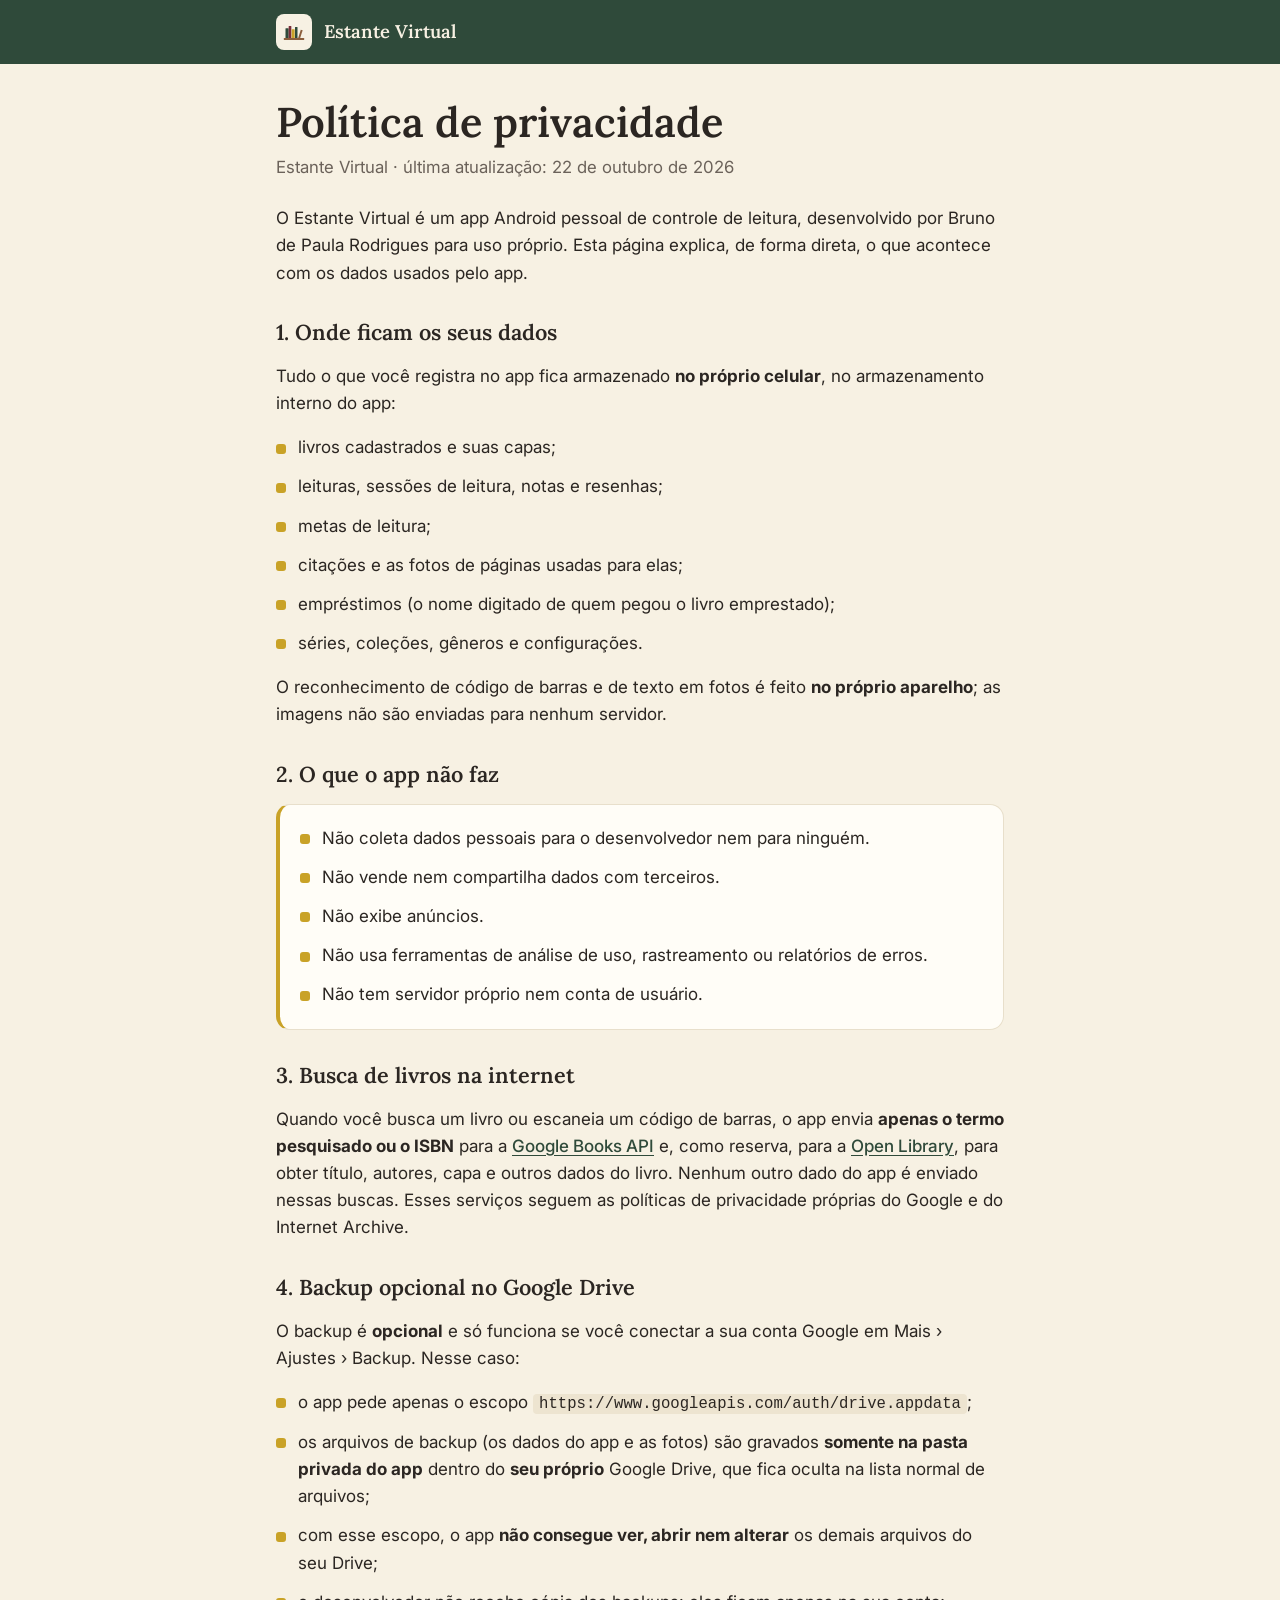
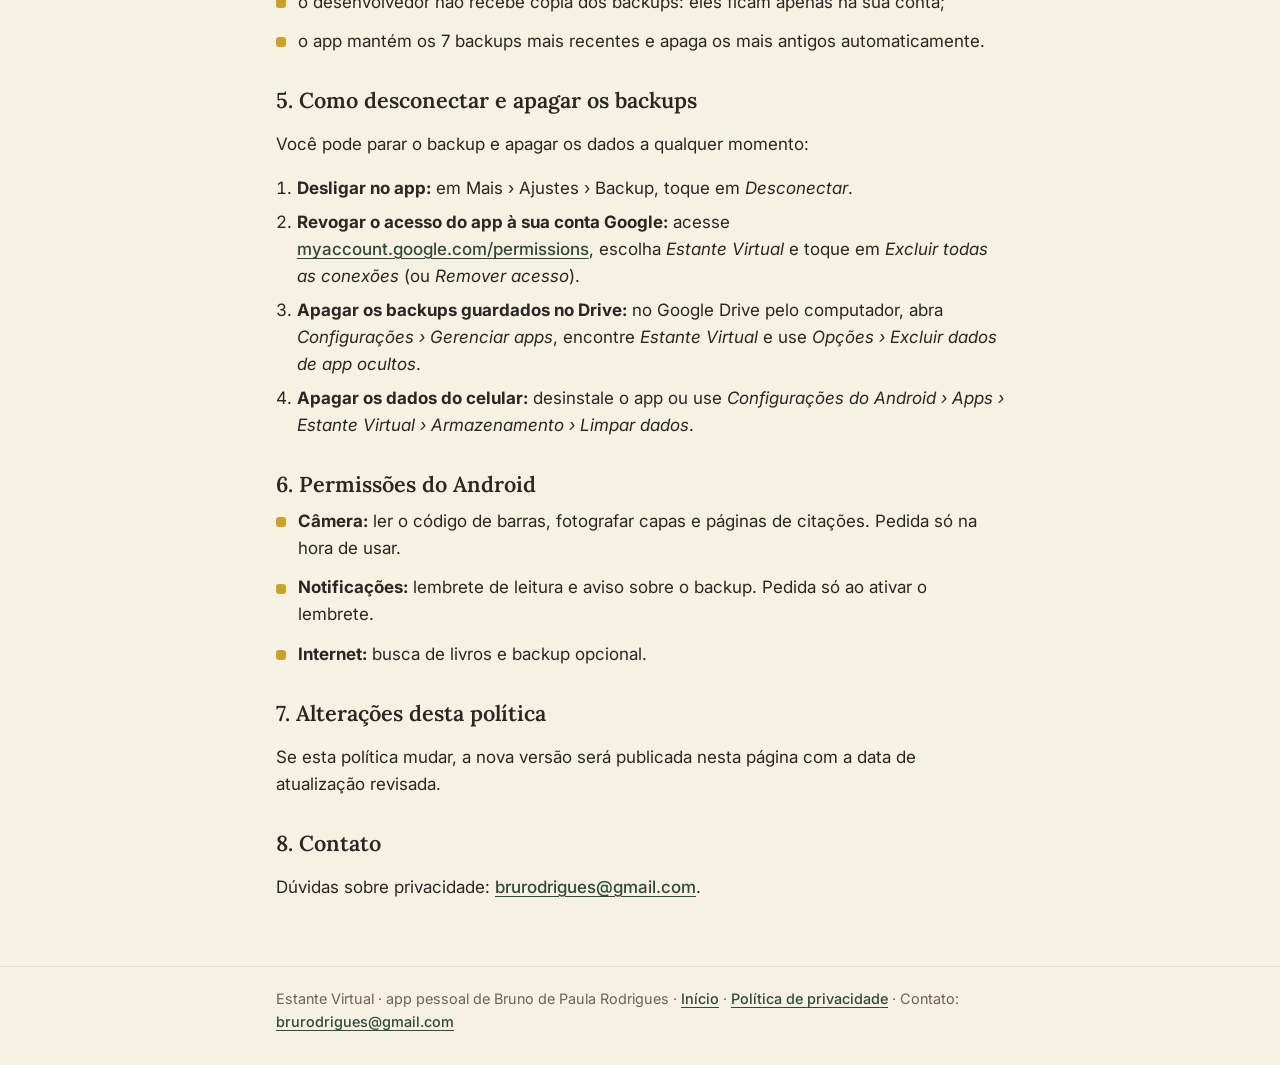
==== privacidade.html @ 25cc96f9 "Site do Estante Virtual: página inicial e política de privacidade Co-Authored-By: Claude Opus 5.5 <n" ====
<!doctype html>
<html lang="pt-BR">
<head>
  <meta charset="utf-8">
  <meta name="viewport" content="width=device-width, initial-scale=1">
  <link rel="icon" href="icone.svg" type="image/svg+xml">
  <link rel="preconnect" href="https://fonts.googleapis.com">
  <link rel="preconnect" href="https://fonts.gstatic.com" crossorigin>
  <link href="https://fonts.googleapis.com/css2?family=Inter:wght@400;500&family=Lora:wght@500;600&display=swap" rel="stylesheet">
  <link rel="stylesheet" href="estilo.css">
  <title>Política de privacidade · Estante Virtual</title>
  <meta name="description" content="Política de privacidade do app Estante Virtual.">
</head>
<body>
<header class="topo"><div class="conteudo"><svg viewBox="0 0 108 108" aria-hidden="true"><rect width="108" height="108" rx="24" fill="#F7F1E3"/><path fill="#2F4A3A" d="M29.5 43h7.5a1 1 0 0 1 1 1v28h-9.5V44a1 1 0 0 1 1-1z"/><path fill="#7A2E3A" d="M39 36h6a1 1 0 0 1 1 1v35h-8V37a1 1 0 0 1 1-1z"/><path fill="#C9A227" d="M48 46h7a1 1 0 0 1 1 1v25h-9V47a1 1 0 0 1 1-1z"/><path fill="#2F4A3A" d="M58 39h5.5a1 1 0 0 1 1 1v32H57V40a1 1 0 0 1 1-1z"/><path fill="#8B5E3C" d="M66.5 72h6L80 48.8 74.3 47z"/><rect fill="#8B5E3C" x="23.5" y="72" width="61" height="6" rx="1.5"/></svg><a href="./">Estante Virtual</a></div></header>
<main class="conteudo">
  <h1>Política de privacidade</h1>
  <p class="subtitulo">Estante Virtual · última atualização: 22 de outubro de 2026</p>

  <p>O Estante Virtual é um app Android pessoal de controle de leitura, desenvolvido por Bruno de Paula Rodrigues para uso próprio. Esta página explica, de forma direta, o que acontece com os dados usados pelo app.</p>

  <h2>1. Onde ficam os seus dados</h2>
  <p>Tudo o que você registra no app fica armazenado <strong>no próprio celular</strong>, no armazenamento interno do app:</p>
  <ul class="lista">
    <li><span>livros cadastrados e suas capas;</span></li>
    <li><span>leituras, sessões de leitura, notas e resenhas;</span></li>
    <li><span>metas de leitura;</span></li>
    <li><span>citações e as fotos de páginas usadas para elas;</span></li>
    <li><span>empréstimos (o nome digitado de quem pegou o livro emprestado);</span></li>
    <li><span>séries, coleções, gêneros e configurações.</span></li>
  </ul>
  <p>O reconhecimento de código de barras e de texto em fotos é feito <strong>no próprio aparelho</strong>; as imagens não são enviadas para nenhum servidor.</p>

  <h2>2. O que o app não faz</h2>
  <div class="cartao destaque">
    <ul class="lista">
      <li><span>Não coleta dados pessoais para o desenvolvedor nem para ninguém.</span></li>
      <li><span>Não vende nem compartilha dados com terceiros.</span></li>
      <li><span>Não exibe anúncios.</span></li>
      <li><span>Não usa ferramentas de análise de uso, rastreamento ou relatórios de erros.</span></li>
      <li><span>Não tem servidor próprio nem conta de usuário.</span></li>
    </ul>
  </div>

  <h2>3. Busca de livros na internet</h2>
  <p>Quando você busca um livro ou escaneia um código de barras, o app envia <strong>apenas o termo pesquisado ou o ISBN</strong> para a <a href="https://developers.google.com/books">Google Books API</a> e, como reserva, para a <a href="https://openlibrary.org/">Open Library</a>, para obter título, autores, capa e outros dados do livro. Nenhum outro dado do app é enviado nessas buscas. Esses serviços seguem as políticas de privacidade próprias do Google e do Internet Archive.</p>

  <h2>4. Backup opcional no Google Drive</h2>
  <p>O backup é <strong>opcional</strong> e só funciona se você conectar a sua conta Google em Mais › Ajustes › Backup. Nesse caso:</p>
  <ul class="lista">
    <li><span>o app pede apenas o escopo <code>https://www.googleapis.com/auth/drive.appdata</code>;</span></li>
    <li><span>os arquivos de backup (os dados do app e as fotos) são gravados <strong>somente na pasta privada do app</strong> dentro do <strong>seu próprio</strong> Google Drive, que fica oculta na lista normal de arquivos;</span></li>
    <li><span>com esse escopo, o app <strong>não consegue ver, abrir nem alterar</strong> os demais arquivos do seu Drive;</span></li>
    <li><span>o desenvolvedor não recebe cópia dos backups: eles ficam apenas na sua conta;</span></li>
    <li><span>o app mantém os 7 backups mais recentes e apaga os mais antigos automaticamente.</span></li>
  </ul>

  <h2>5. Como desconectar e apagar os backups</h2>
  <p>Você pode parar o backup e apagar os dados a qualquer momento:</p>
  <ol>
    <li><strong>Desligar no app:</strong> em Mais › Ajustes › Backup, toque em <em>Desconectar</em>.</li>
    <li><strong>Revogar o acesso do app à sua conta Google:</strong> acesse <a href="https://myaccount.google.com/permissions">myaccount.google.com/permissions</a>, escolha <em>Estante Virtual</em> e toque em <em>Excluir todas as conexões</em> (ou <em>Remover acesso</em>).</li>
    <li><strong>Apagar os backups guardados no Drive:</strong> no Google Drive pelo computador, abra <em>Configurações › Gerenciar apps</em>, encontre <em>Estante Virtual</em> e use <em>Opções › Excluir dados de app ocultos</em>.</li>
    <li><strong>Apagar os dados do celular:</strong> desinstale o app ou use <em>Configurações do Android › Apps › Estante Virtual › Armazenamento › Limpar dados</em>.</li>
  </ol>

  <h2>6. Permissões do Android</h2>
  <ul class="lista">
    <li><span><strong>Câmera:</strong> ler o código de barras, fotografar capas e páginas de citações. Pedida só na hora de usar.</span></li>
    <li><span><strong>Notificações:</strong> lembrete de leitura e aviso sobre o backup. Pedida só ao ativar o lembrete.</span></li>
    <li><span><strong>Internet:</strong> busca de livros e backup opcional.</span></li>
  </ul>

  <h2>7. Alterações desta política</h2>
  <p>Se esta política mudar, a nova versão será publicada nesta página com a data de atualização revisada.</p>

  <h2>8. Contato</h2>
  <p>Dúvidas sobre privacidade: <a href="mailto:brurodrigues@gmail.com">brurodrigues@gmail.com</a>.</p>
</main>
<footer><div class="conteudo">Estante Virtual · app pessoal de Bruno de Paula Rodrigues · <a href="./">Início</a> · <a href="privacidade.html">Política de privacidade</a> · Contato: <a href="mailto:brurodrigues@gmail.com">brurodrigues@gmail.com</a></div></footer>
</body>
</html>
---- estilo.css ----
:root {
  --creme: #F7F1E3;
  --cartao: #FFFDF7;
  --borda: #E8DFCB;
  --verde: #2F4A3A;
  --madeira: #8B5E3C;
  --dourado: #C9A227;
  --texto: #2B2622;
  --texto2: #6B625A;
  --trilha: #EDE4D0;
}
* { box-sizing: border-box; }
html { -webkit-text-size-adjust: 100%; }
body {
  margin: 0;
  background: var(--creme);
  color: var(--texto);
  font-family: "Inter", system-ui, -apple-system, "Segoe UI", Roboto, sans-serif;
  font-weight: 400;
  font-size: 17px;
  line-height: 1.6;
}
h1, h2, h3 { font-family: "Lora", Georgia, serif; font-weight: 600; line-height: 1.25; color: var(--texto); }
h1 { font-size: clamp(1.9rem, 6vw, 2.6rem); margin: 0 0 .4rem; }
h2 { font-size: 1.35rem; margin: 2rem 0 .6rem; }
a { color: var(--verde); font-weight: 500; text-underline-offset: 3px; }
a:hover { color: var(--madeira); }
.topo {
  background: var(--verde);
  color: var(--creme);
}
.topo .conteudo { display: flex; align-items: center; gap: 12px; padding-top: 14px; padding-bottom: 14px; }
.topo a { color: var(--creme); text-decoration: none; font-family: "Lora", Georgia, serif; font-weight: 600; font-size: 1.15rem; }
.topo svg { width: 36px; height: 36px; flex: none; }
.conteudo { max-width: 760px; margin: 0 auto; padding: 0 16px; }
main.conteudo { padding-top: 32px; padding-bottom: 48px; }
.subtitulo { color: var(--texto2); font-size: 1.05rem; margin: 0 0 1.5rem; }
.cartao {
  background: var(--cartao);
  border: 1px solid var(--borda);
  border-radius: 14px;
  padding: 20px;
  margin: 16px 0;
}
.lista { list-style: none; padding: 0; margin: 0; display: grid; gap: 12px; }
.lista li { display: flex; gap: 12px; align-items: flex-start; }
.lista li::before {
  content: ""; flex: none; width: 10px; height: 10px; margin-top: .55em;
  border-radius: 3px; background: var(--dourado);
}
.botao {
  display: inline-block; background: var(--verde); color: var(--creme);
  padding: 12px 20px; border-radius: 999px; text-decoration: none; margin-top: 8px;
}
.botao:hover { background: #24392d; color: var(--creme); }
.nota { color: var(--texto2); font-size: .95rem; }
.destaque { border-left: 4px solid var(--dourado); }
code { background: var(--trilha); padding: 1px 6px; border-radius: 4px; font-size: .92em; overflow-wrap: anywhere; }
ol { padding-left: 1.3rem; }
ol li { margin-bottom: .4rem; }
footer { border-top: 1px solid var(--borda); }
footer .conteudo { padding-top: 20px; padding-bottom: 32px; color: var(--texto2); font-size: .9rem; }
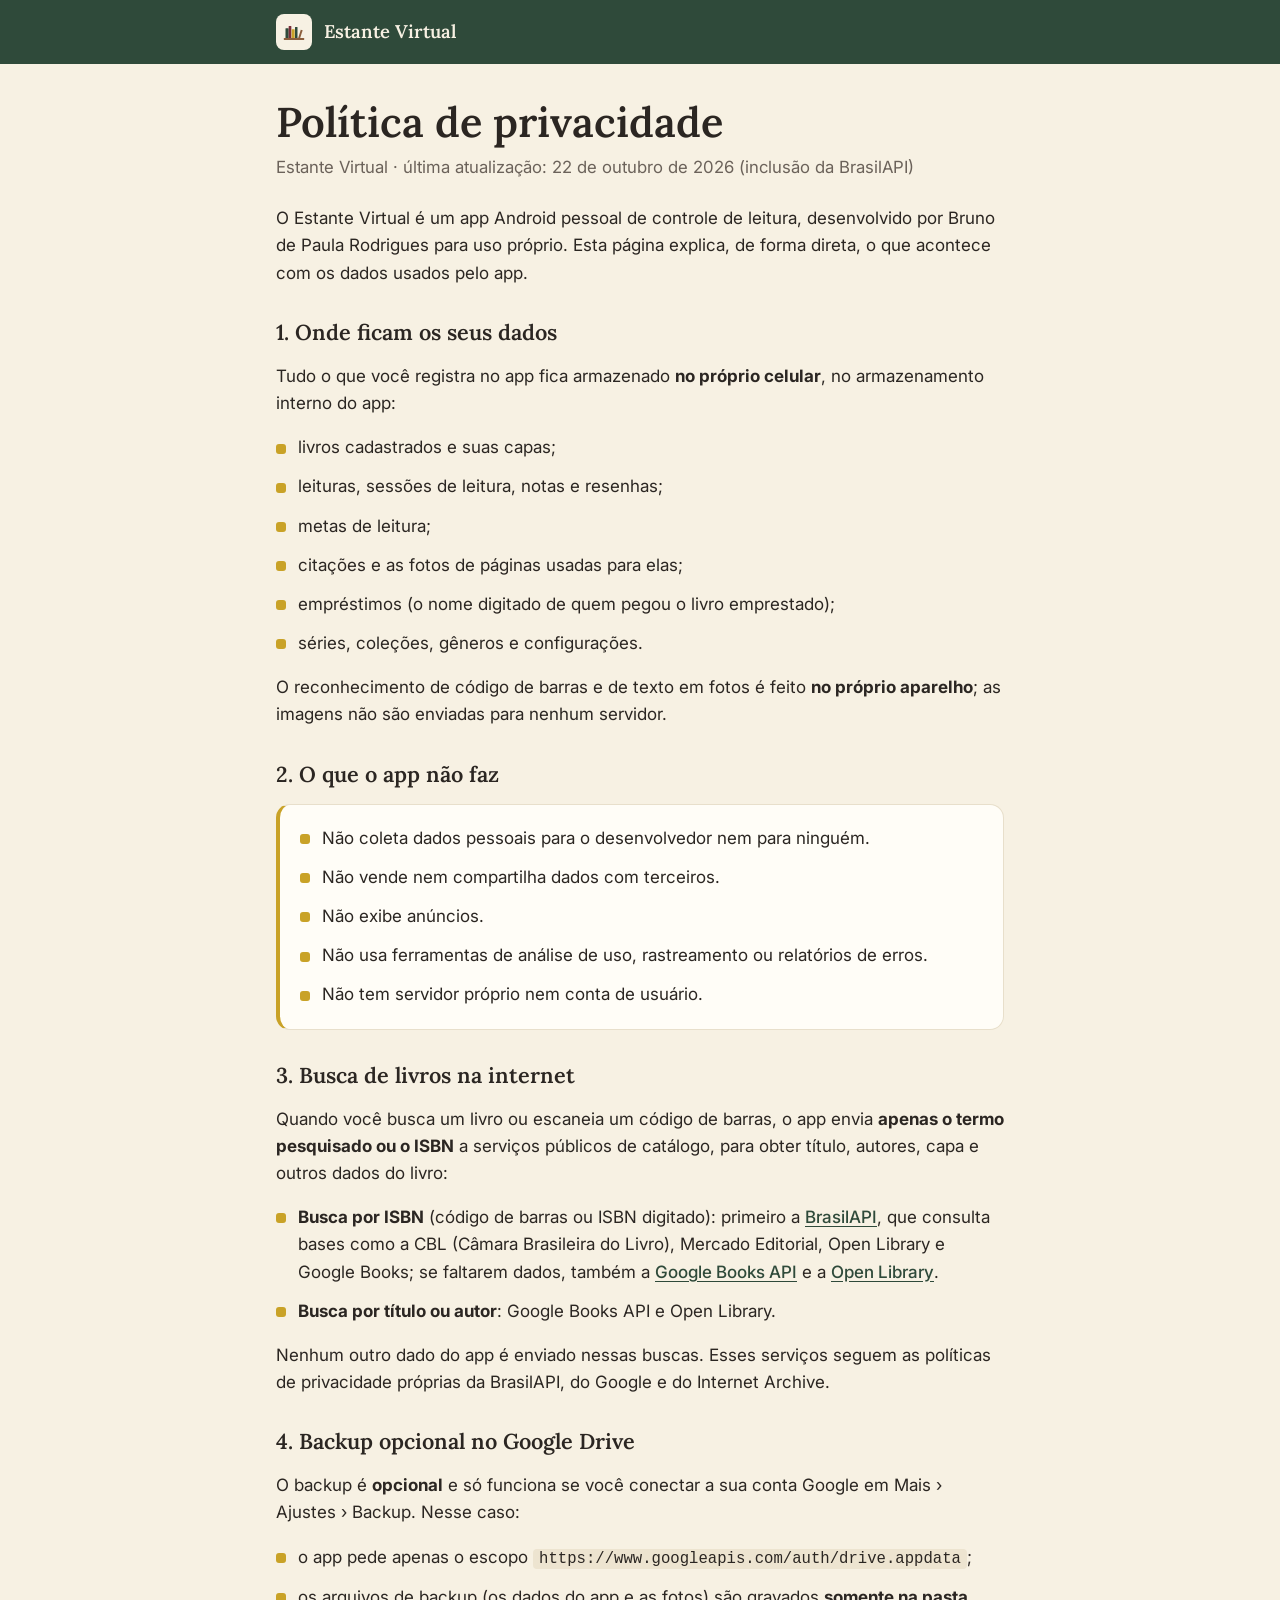
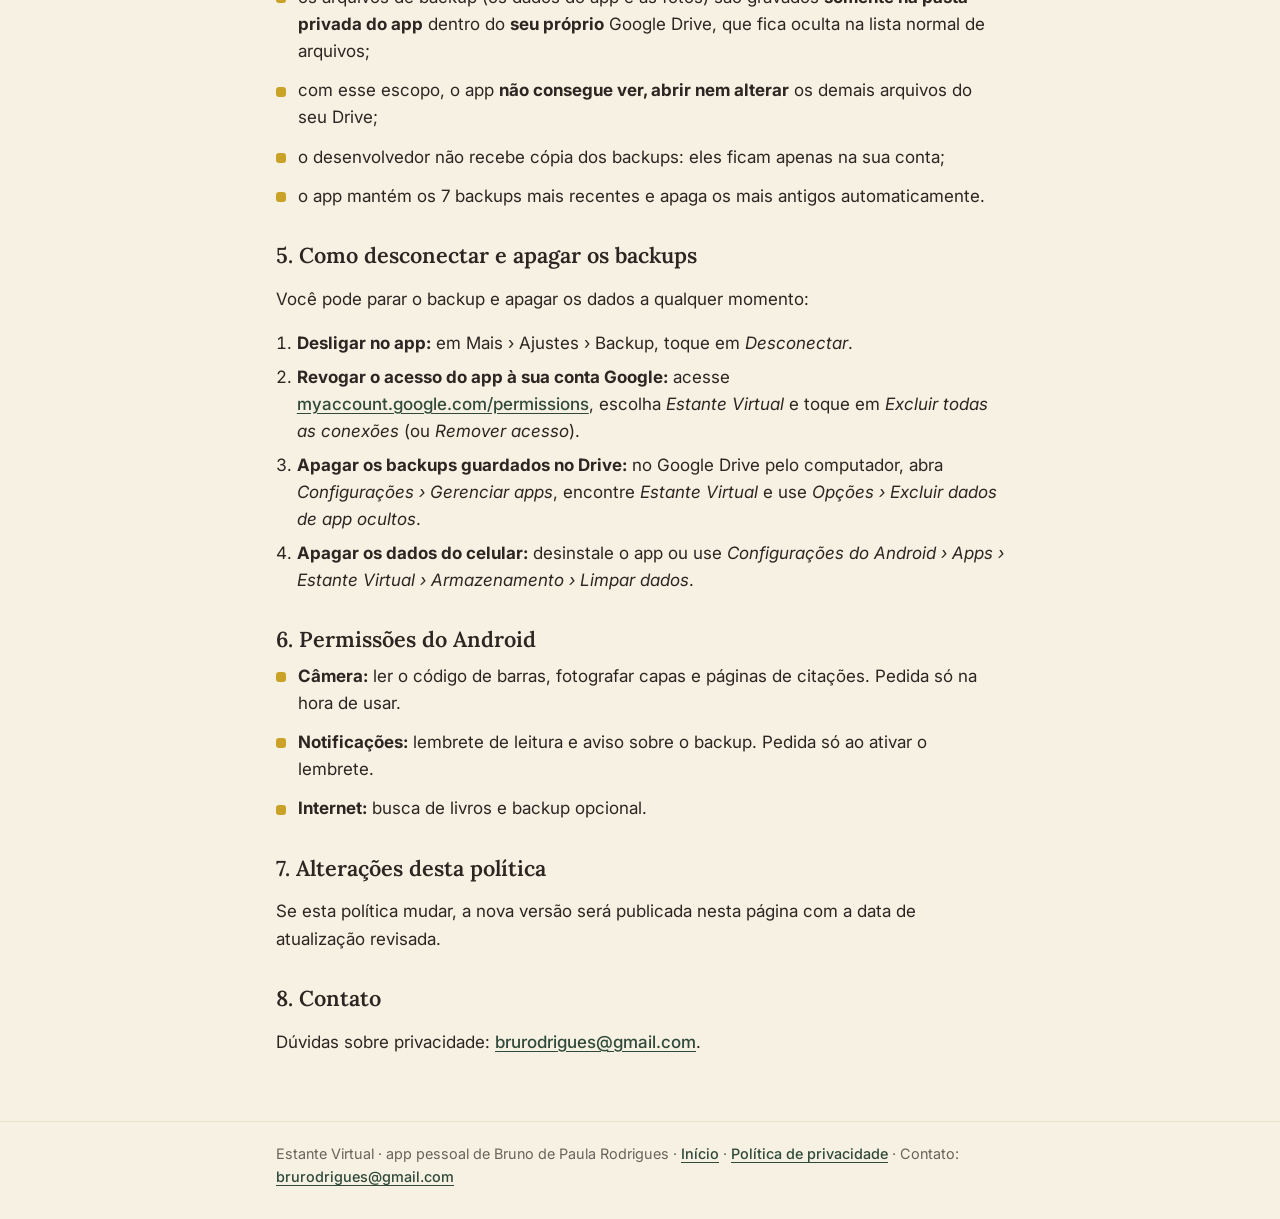
==== commit f8cf55e2: "Política de privacidade: ISBN também é enviado à BrasilAPI Co-Authored-By: Claude Opus 5.5 <noreply@" ====
--- a/privacidade.html
+++ b/privacidade.html
@@ -15,7 +15,7 @@
 <header class="topo"><div class="conteudo"><svg viewBox="0 0 108 108" aria-hidden="true"><rect width="108" height="108" rx="24" fill="#F7F1E3"/><path fill="#2F4A3A" d="M29.5 43h7.5a1 1 0 0 1 1 1v28h-9.5V44a1 1 0 0 1 1-1z"/><path fill="#7A2E3A" d="M39 36h6a1 1 0 0 1 1 1v35h-8V37a1 1 0 0 1 1-1z"/><path fill="#C9A227" d="M48 46h7a1 1 0 0 1 1 1v25h-9V47a1 1 0 0 1 1-1z"/><path fill="#2F4A3A" d="M58 39h5.5a1 1 0 0 1 1 1v32H57V40a1 1 0 0 1 1-1z"/><path fill="#8B5E3C" d="M66.5 72h6L80 48.8 74.3 47z"/><rect fill="#8B5E3C" x="23.5" y="72" width="61" height="6" rx="1.5"/></svg><a href="./">Estante Virtual</a></div></header>
 <main class="conteudo">
   <h1>Política de privacidade</h1>
-  <p class="subtitulo">Estante Virtual · última atualização: 22 de outubro de 2026</p>
+  <p class="subtitulo">Estante Virtual · última atualização: 22 de outubro de 2026 (inclusão da BrasilAPI)</p>
 
   <p>O Estante Virtual é um app Android pessoal de controle de leitura, desenvolvido por Bruno de Paula Rodrigues para uso próprio. Esta página explica, de forma direta, o que acontece com os dados usados pelo app.</p>
 
@@ -43,7 +43,12 @@
   </div>
 
   <h2>3. Busca de livros na internet</h2>
-  <p>Quando você busca um livro ou escaneia um código de barras, o app envia <strong>apenas o termo pesquisado ou o ISBN</strong> para a <a href="https://developers.google.com/books">Google Books API</a> e, como reserva, para a <a href="https://openlibrary.org/">Open Library</a>, para obter título, autores, capa e outros dados do livro. Nenhum outro dado do app é enviado nessas buscas. Esses serviços seguem as políticas de privacidade próprias do Google e do Internet Archive.</p>
+  <p>Quando você busca um livro ou escaneia um código de barras, o app envia <strong>apenas o termo pesquisado ou o ISBN</strong> a serviços públicos de catálogo, para obter título, autores, capa e outros dados do livro:</p>
+  <ul class="lista">
+    <li><span><strong>Busca por ISBN</strong> (código de barras ou ISBN digitado): primeiro a <a href="https://brasilapi.com.br/">BrasilAPI</a>, que consulta bases como a CBL (Câmara Brasileira do Livro), Mercado Editorial, Open Library e Google Books; se faltarem dados, também a <a href="https://developers.google.com/books">Google Books API</a> e a <a href="https://openlibrary.org/">Open Library</a>.</span></li>
+    <li><span><strong>Busca por título ou autor</strong>: Google Books API e Open Library.</span></li>
+  </ul>
+  <p>Nenhum outro dado do app é enviado nessas buscas. Esses serviços seguem as políticas de privacidade próprias da BrasilAPI, do Google e do Internet Archive.</p>
 
   <h2>4. Backup opcional no Google Drive</h2>
   <p>O backup é <strong>opcional</strong> e só funciona se você conectar a sua conta Google em Mais › Ajustes › Backup. Nesse caso:</p>
